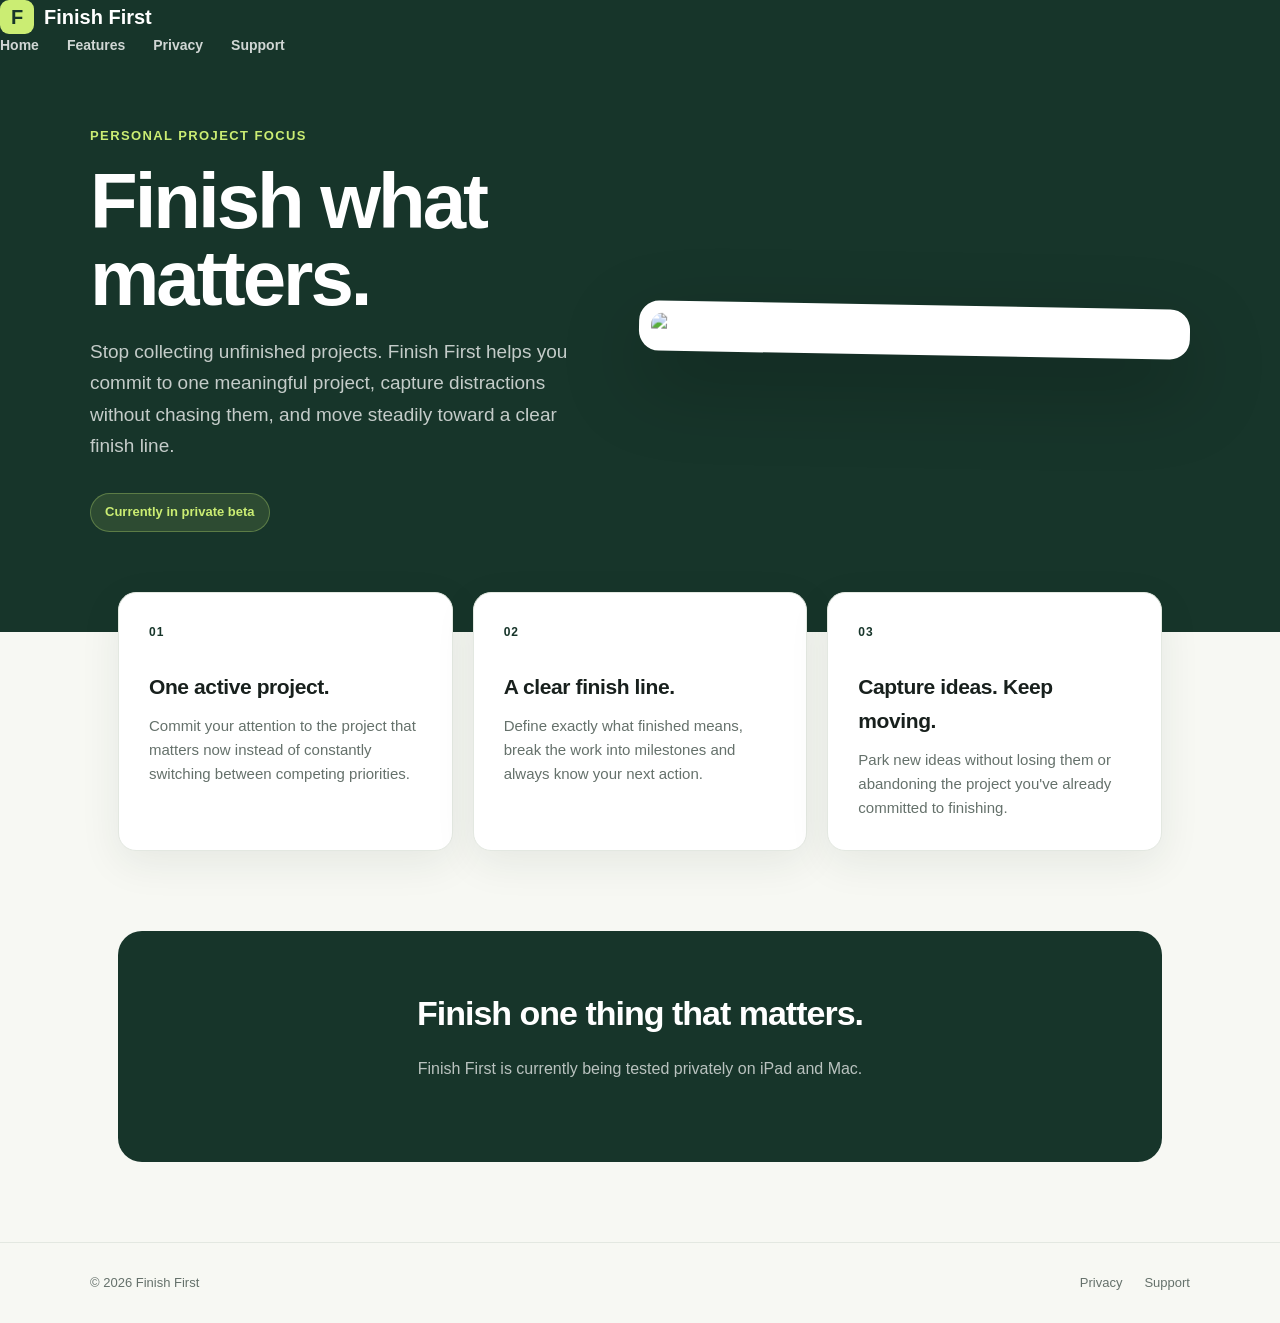
==== index.html @ 1b8f63f9 "deploying mvp" ====
<!DOCTYPE html>
<html lang="en">

<head>
    <meta charset="UTF-8">
    <meta
        name="viewport"
        content="width=device-width, initial-scale=1.0"
    >

    <title>Finish First — Finish What Matters</title>

    <meta
        name="description"
        content="Finish First is a focused project planner designed to help you finish one meaningful project before starting another."
    >

    <link rel="stylesheet" href="css/style.css">
</head>

<body>

<header class="site-header">
        <a class="brand" href="index.html">
            <span class="brand-mark">F</span>
            <span>Finish First</span>
        </a>

        <nav class="nav-links">
            <a href="index.html">Home</a>
            <a href="features.html">Features</a>
            <a href="privacy.html">Privacy</a>
            <a href="support.html">Support</a>
        </nav>

</header>


<main>

    <section class="hero">

        <div class="hero-inner">

            <div>

                <div class="eyebrow">
                    Personal Project Focus
                </div>

                <h1>
                    Finish what matters.
                </h1>

                <p class="hero-description">
                    Stop collecting unfinished projects.
                    Finish First helps you commit to one
                    meaningful project, capture distractions
                    without chasing them, and move steadily
                    toward a clear finish line.
                </p>

                <span class="beta-badge">
                    Currently in private beta
                </span>

            </div>


            <div class="app-preview">

                <img
                    src="images/screenshots/dashboard.png"
                    alt="Finish First project dashboard"
                >

            </div>

        </div>

    </section>


    <section class="features">

        <div class="feature-grid">

            <article class="feature-card">

                <div class="feature-number">01</div>

                <h2>One active project.</h2>

                <p>
                    Commit your attention to the project
                    that matters now instead of constantly
                    switching between competing priorities.
                </p>

            </article>


            <article class="feature-card">

                <div class="feature-number">02</div>

                <h2>A clear finish line.</h2>

                <p>
                    Define exactly what finished means,
                    break the work into milestones and
                    always know your next action.
                </p>

            </article>


            <article class="feature-card">

                <div class="feature-number">03</div>

                <h2>Capture ideas. Keep moving.</h2>

                <p>
                    Park new ideas without losing them
                    or abandoning the project you've
                    already committed to finishing.
                </p>

            </article>

        </div>

    </section>


    <section class="cta">

        <div class="cta-inner">

            <h2>Finish one thing that matters.</h2>

            <p>
                Finish First is currently being tested
                privately on iPad and Mac.
            </p>

        </div>

    </section>

</main>


<footer>

    <div class="footer-inner">

        <span>
            © 2026 Finish First
        </span>

        <div class="footer-links">
            <a href="privacy.html">Privacy</a>
            <a href="support.html">Support</a>
        </div>

    </div>

</footer>

</body>
</html>
---- css/style.css ----
/* ========================================
   Finish First
   Marketing / Support Site
   ======================================== */

:root {
    --forest: #17352a;
    --forest-dark: #10271f;
    --forest-light: #315448;

    --lime: #cbed73;
    --lime-hover: #b9dc62;

    --background: #f7f8f3;
    --surface: #ffffff;

    --text: #18201d;
    --text-secondary: #65716b;

    --border: #e3e8e1;

    --max-width: 1100px;

    --radius: 18px;
    --radius-small: 10px;

    --shadow:
        0 12px 40px rgba(23, 53, 42, 0.08);
}


/* ========================================
   Reset
   ======================================== */

* {
    box-sizing: border-box;
}

html {
    scroll-behavior: smooth;
}

body {
    margin: 0;
    font-family:
        -apple-system,
        BlinkMacSystemFont,
        "Segoe UI",
        Roboto,
        Helvetica,
        Arial,
        sans-serif;

    background: var(--background);
    color: var(--text);

    line-height: 1.6;
}

img {
    max-width: 100%;
    display: block;
}

a {
    color: inherit;
}


/* ========================================
   Navigation
   ======================================== */

.site-header {
    background: var(--forest);
    color: white;
}

.nav {
    max-width: var(--max-width);
    margin: 0 auto;

    display: flex;
    justify-content: space-between;
    align-items: center;

    padding: 20px 28px;
}

.brand {
    display: flex;
    align-items: center;
    gap: 10px;

    font-weight: 800;
    font-size: 20px;

    text-decoration: none;
    font-size: 20px;
}

.brand-mark {
    width: 34px;
    height: 34px;

    display: grid;
    place-items: center;

    background: var(--lime);
    color: var(--forest);

    border-radius: 9px;

    font-weight: 900;
}

.nav-links {
    display: flex;
    gap: 28px;
}

.nav-links a {
    color: rgba(255, 255, 255, 0.8);
    text-decoration: none;
    font-size: 14px;
    font-weight: 600;
}

.nav-links a:hover {
    color: white;
}


/* ========================================
   Hero
   ======================================== */

.hero {
    background: var(--forest);
    color: white;

    padding: 70px 28px 100px;
}

.hero-inner {
    max-width: var(--max-width);
    margin: 0 auto;

    display: grid;
    grid-template-columns: 1fr 1.15fr;
    gap: 70px;

    align-items: center;
}

.eyebrow {
    color: var(--lime);

    font-size: 13px;
    font-weight: 800;

    letter-spacing: 1.4px;
    text-transform: uppercase;

    margin-bottom: 16px;
}

.hero h1 {
    margin: 0 0 20px;

    font-size: clamp(46px, 7vw, 78px);
    line-height: 0.98;

    letter-spacing: -3px;
}

.hero-description {
    color: rgba(255, 255, 255, 0.75);

    max-width: 520px;

    font-size: 19px;
    line-height: 1.65;

    margin-bottom: 32px;
}

.beta-badge {
    display: inline-block;

    background: rgba(203, 237, 115, 0.12);
    color: var(--lime);

    border: 1px solid rgba(203, 237, 115, 0.3);

    padding: 8px 14px;
    border-radius: 100px;

    font-size: 13px;
    font-weight: 700;
}


/* ========================================
   Screenshot
   ======================================== */

.app-preview {
    background: white;

    padding: 12px;

    border-radius: 20px;

    box-shadow:
        0 30px 80px rgba(0, 0, 0, 0.25);

    transform: rotate(1deg);
}

.app-preview img {
    width: 100%;
    border-radius: 12px;
}


/* ========================================
   Features
   ======================================== */

.features {
    max-width: var(--max-width);

    margin: -40px auto 0;

    padding: 0 28px 80px;

    position: relative;
}

.feature-grid {
    display: grid;

    grid-template-columns:
        repeat(3, 1fr);

    gap: 20px;
}

.feature-card {
    background: var(--surface);

    padding: 30px;

    border: 1px solid var(--border);
    border-radius: var(--radius);

    box-shadow: var(--shadow);
}

.feature-number {
    color: var(--forest);

    font-size: 12px;
    font-weight: 800;

    letter-spacing: 1px;

    margin-bottom: 28px;
}

.feature-card h2 {
    margin: 0 0 10px;

    font-size: 21px;
    letter-spacing: -0.4px;
}

.feature-card p {
    margin: 0;

    color: var(--text-secondary);
    font-size: 15px;
}


/* ========================================
   Main content / Privacy / Support
   ======================================== */

.content {
    max-width: 780px;

    margin: 0 auto;

    padding: 70px 28px 100px;
}

.content h1 {
    font-size: 44px;
    line-height: 1.1;

    letter-spacing: -1.5px;

    margin-bottom: 12px;
}

.content h2 {
    margin-top: 42px;
    margin-bottom: 10px;

    font-size: 23px;
}

.content p,
.content li {
    color: var(--text-secondary);
}

.content a {
    color: var(--forest);
    font-weight: 600;
}

.updated {
    color: var(--text-secondary);
    font-size: 14px;

    margin-bottom: 40px;
}


/* ========================================
   CTA
   ======================================== */

.cta {
    max-width: var(--max-width);

    margin: 0 auto 80px;

    padding: 0 28px;
}

.cta-inner {
    background: var(--forest);

    color: white;

    padding: 55px;

    border-radius: 24px;

    text-align: center;
}

.cta h2 {
    font-size: 34px;

    margin: 0 0 12px;

    letter-spacing: -1px;
}

.cta p {
    color: rgba(255, 255, 255, 0.7);

    margin-bottom: 25px;
}


/* ========================================
   Buttons
   ======================================== */

.button {
    display: inline-block;

    background: var(--lime);
    color: var(--forest);

    padding: 13px 22px;

    border-radius: var(--radius-small);

    font-weight: 800;
    text-decoration: none;

    transition:
        transform 0.15s ease,
        background 0.15s ease;
}

.button:hover {
    background: var(--lime-hover);
    transform: translateY(-1px);
}


/* ========================================
   Footer
   ======================================== */

footer {
    border-top: 1px solid var(--border);

    padding: 30px 28px;

    color: var(--text-secondary);

    font-size: 13px;
}

.footer-inner {
    max-width: var(--max-width);

    margin: 0 auto;

    display: flex;
    justify-content: space-between;
    align-items: center;

    gap: 20px;
}

.footer-links {
    display: flex;
    gap: 22px;
}

.footer-links a {
    color: var(--text-secondary);
    text-decoration: none;
}

.footer-links a:hover {
    color: var(--forest);
}


/* ========================================
   Responsive
   ======================================== */

@media (max-width: 800px) {

    .hero {
        padding-top: 45px;
    }

    .hero-inner {
        grid-template-columns: 1fr;
        gap: 45px;
    }

    .hero h1 {
        font-size: 55px;
    }

    .app-preview {
        transform: none;
    }

    .feature-grid {
        grid-template-columns: 1fr;
    }

    .features {
        margin-top: -20px;
    }
}


@media (max-width: 600px) {

    .nav {
        padding: 16px 20px;
    }

    .nav-links {
        gap: 15px;
    }

    .nav-links a:first-child {
        display: none;
    }

    .hero {
    background: var(--forest);
    color: white;
    padding: 55px 28px 75px;
}
.hero-inner {
    max-width: 1120px;
    margin: 0 auto;

    display: grid;
    grid-template-columns: 0.9fr 1.1fr;
    gap: 55px;

    align-items: center;
}

    .hero h1 {
    margin: 0 0 20px;

    font-size: clamp(44px, 5vw, 68px);
    line-height: 1;

    letter-spacing: -2.5px;
}

.hero-description {
    max-width: 500px;

    font-size: 18px;
    line-height: 1.6;

    margin-bottom: 26px;

    color: rgba(255, 255, 255, 0.75);
}

    .features {
        padding-left: 20px;
        padding-right: 20px;
    }

    .content {
        padding: 50px 20px 70px;
    }

    .content h1 {
        font-size: 36px;
    }

    .cta {
        padding: 0 20px;
    }

    .cta-inner {
        padding: 40px 25px;
    }

    .footer-inner {
        flex-direction: column;
        align-items: flex-start;
    }
}
/* ========================================
   Feature Page
   ======================================== */

.feature-page-hero {
    background: var(--forest);
    color: white;

    padding: 70px 28px 85px;
}

.feature-page-hero-inner {
    max-width: 850px;
    margin: 0 auto;
    text-align: center;
}

.feature-page-hero h1 {
    margin: 12px 0 20px;

    font-size: clamp(40px, 6vw, 66px);
    line-height: 1.05;

    letter-spacing: -2px;
}

.feature-page-hero p {
    max-width: 680px;
    margin: 0 auto;

    color: rgba(255, 255, 255, 0.72);

    font-size: 18px;
    line-height: 1.65;
}


/* Main feature sections */

.product-features {
    max-width: 1160px;

    margin: 0 auto;

    padding: 80px 28px 100px;
}

.product-feature {
    display: grid;

    grid-template-columns:
        minmax(0, 0.85fr)
        minmax(0, 1.25fr);

    gap: 65px;

    align-items: center;

    margin-bottom: 110px;
}

.product-feature.reverse .product-feature-copy {
    order: 2;
}

.product-feature.reverse .feature-screenshot {
    order: 1;
}


/* Feature text */

.feature-kicker {
    display: block;

    margin-bottom: 15px;

    color: var(--forest);

    font-size: 12px;
    font-weight: 800;

    letter-spacing: 1.3px;
}

.product-feature h2 {
    margin: 0 0 18px;

    font-size: 36px;
    line-height: 1.12;

    letter-spacing: -1.2px;
}

.product-feature-copy > p {
    margin: 0 0 22px;

    color: var(--text-secondary);

    font-size: 17px;
    line-height: 1.65;
}

.product-feature ul {
    margin: 0;
    padding-left: 20px;

    color: var(--text-secondary);
}

.product-feature li {
    margin-bottom: 7px;
}


/* Screenshots */

.feature-screenshot {
    background: white;

    padding: 10px;

    border: 1px solid var(--border);

    border-radius: 20px;

    box-shadow:
        0 22px 55px rgba(23, 53, 42, 0.12);
}

.feature-screenshot img {
    display: block;

    width: 100%;
    height: auto;

    border-radius: 12px;
}


/* Responsive */

@media (max-width: 850px) {

    .product-feature,
    .product-feature.reverse {
        grid-template-columns: 1fr;

        gap: 35px;

        margin-bottom: 80px;
    }

    .product-feature.reverse .product-feature-copy,
    .product-feature.reverse .feature-screenshot {
        order: initial;
    }

    .product-feature h2 {
        font-size: 30px;
    }

}


@media (max-width: 600px) {

    .feature-page-hero {
        padding: 50px 20px 65px;
    }

    .product-features {
        padding: 60px 20px 70px;
    }

    .product-feature {
        margin-bottom: 65px;
    }

}
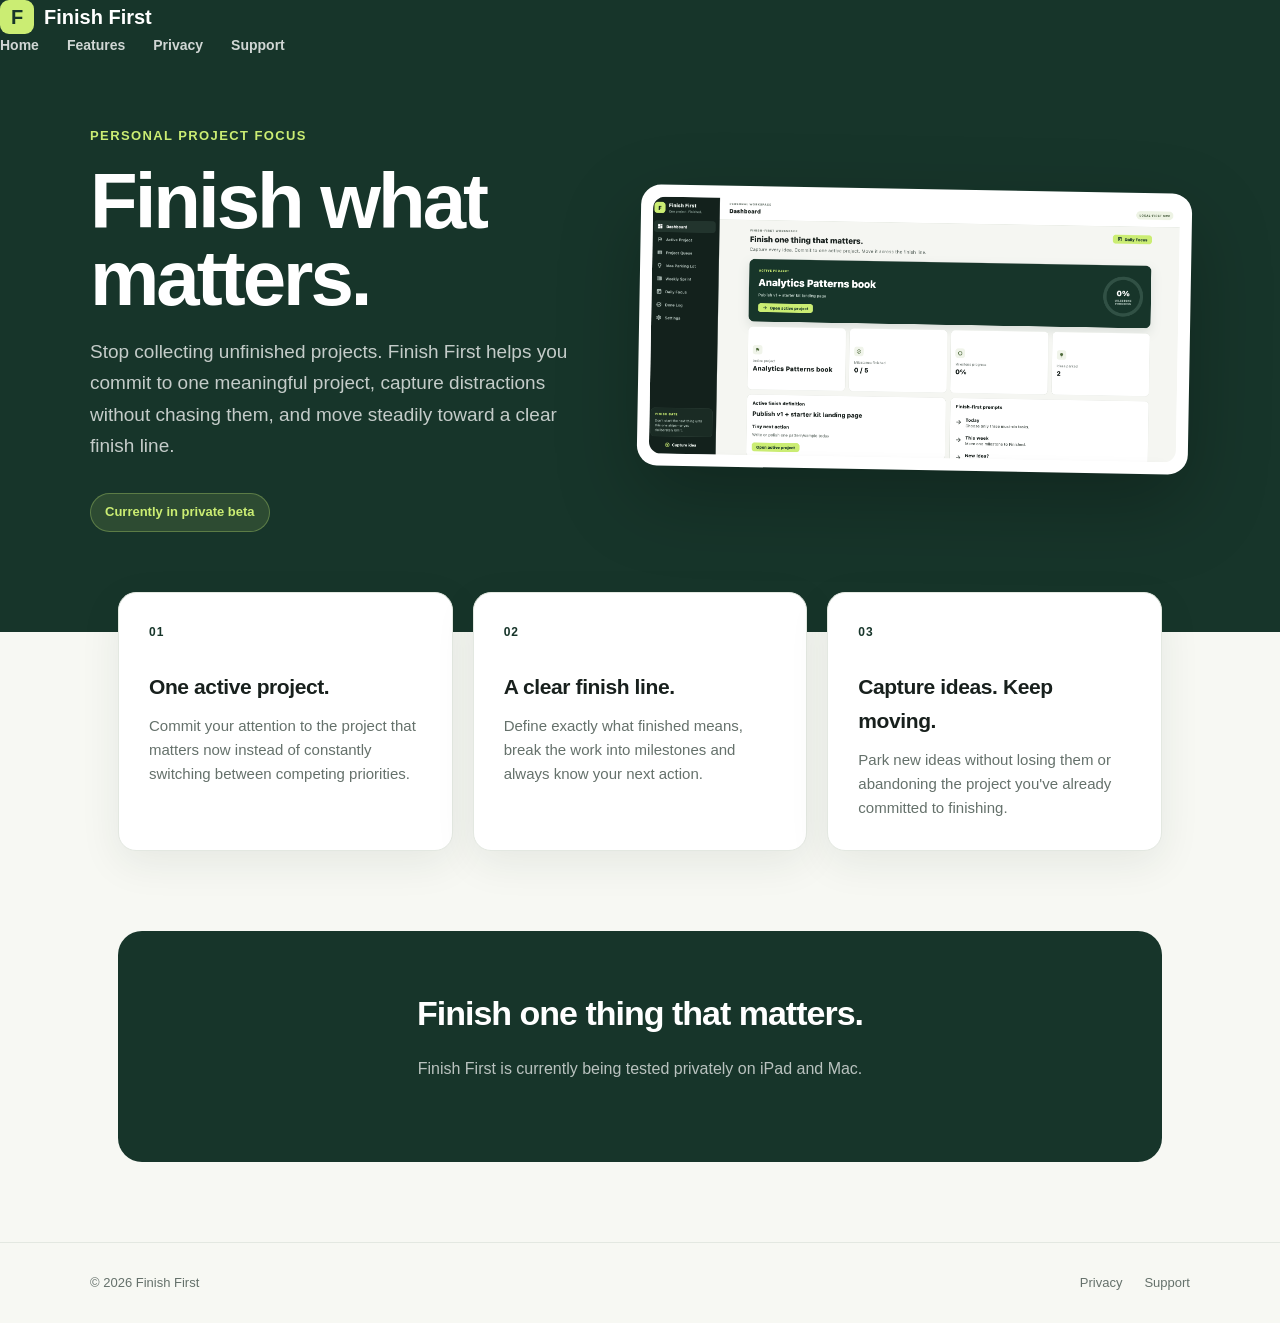
==== commit d5eeb043: "fix image filenames" ====
--- a/index.html
+++ b/index.html
@@ -70,7 +70,7 @@
             <div class="app-preview">
 
                 <img
-                    src="images/screenshots/dashboard.png"
+                    src="images/screenshots/Dashboard.png"
                     alt="Finish First project dashboard"
                 >
 
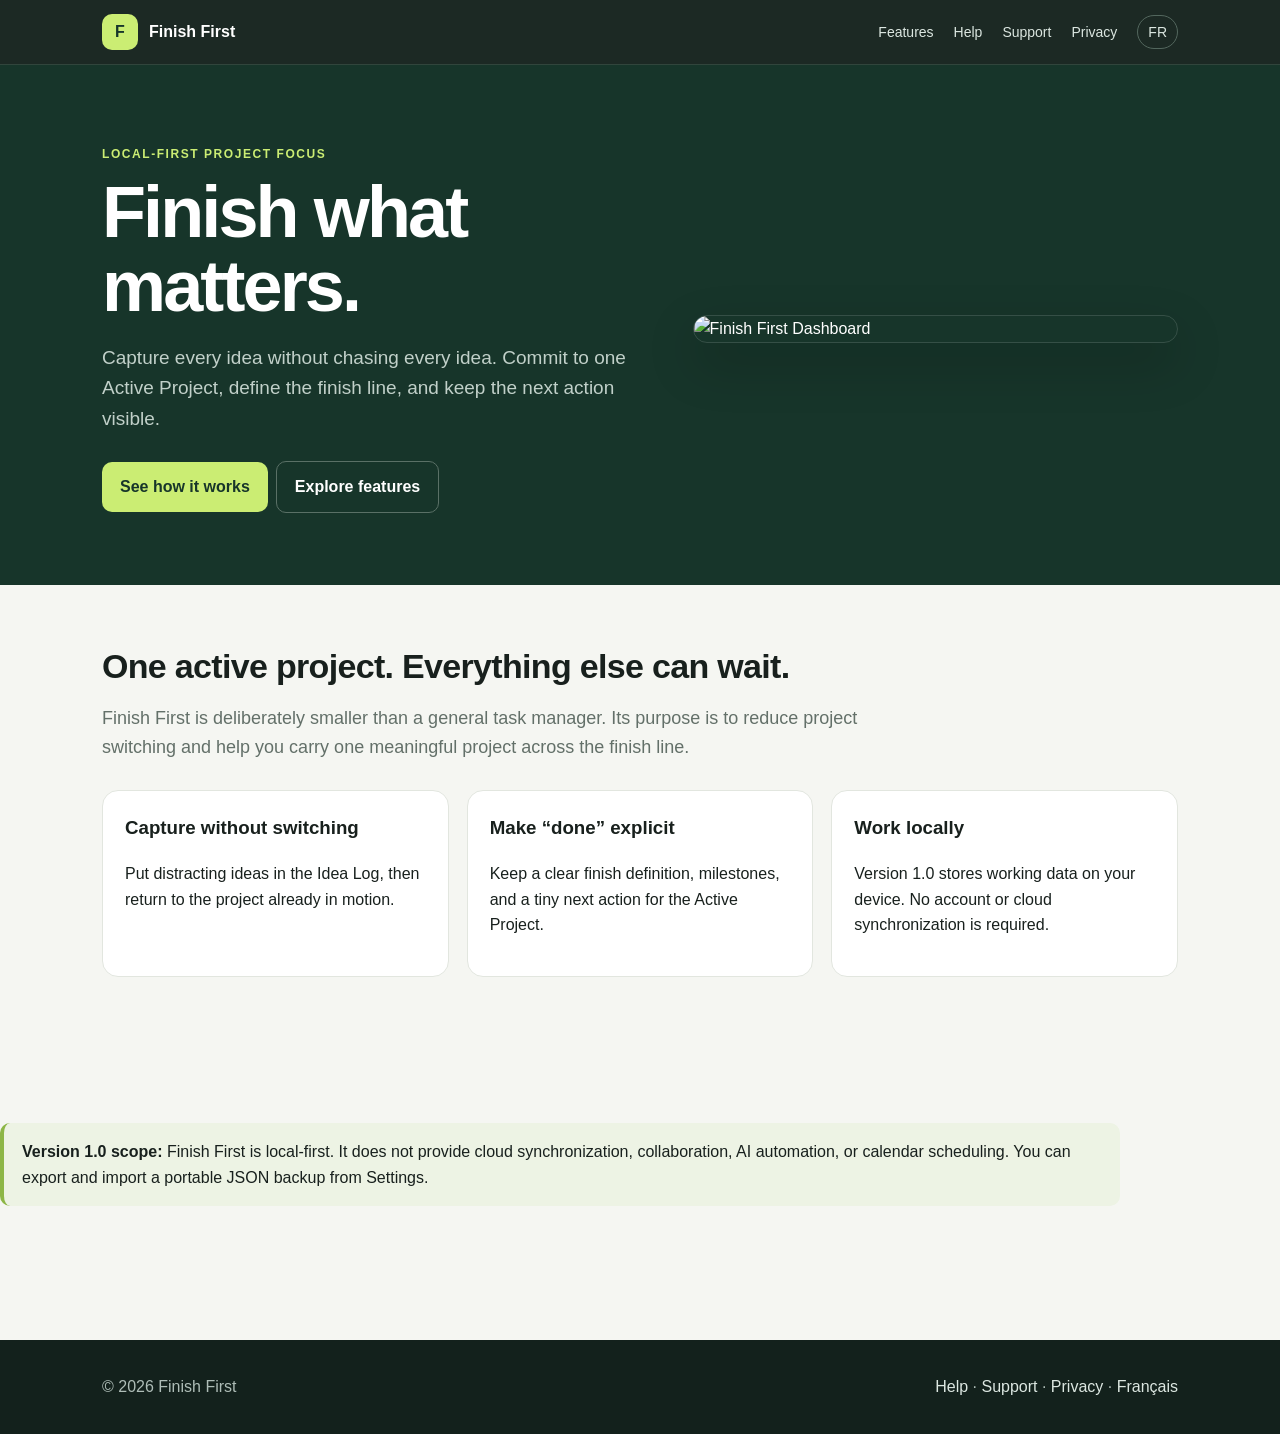
==== commit b6b695cd: "bilingual site" ====
--- a/index.html
+++ b/index.html
@@ -1,173 +1,6 @@
-<!DOCTYPE html>
-<html lang="en">
-
-<head>
-    <meta charset="UTF-8">
-    <meta
-        name="viewport"
-        content="width=device-width, initial-scale=1.0"
-    >
-
-    <title>Finish First — Finish What Matters</title>
-
-    <meta
-        name="description"
-        content="Finish First is a focused project planner designed to help you finish one meaningful project before starting another."
-    >
-
-    <link rel="stylesheet" href="css/style.css">
-</head>
-
-<body>
-
-<header class="site-header">
-        <a class="brand" href="index.html">
-            <span class="brand-mark">F</span>
-            <span>Finish First</span>
-        </a>
-
-        <nav class="nav-links">
-            <a href="index.html">Home</a>
-            <a href="features.html">Features</a>
-            <a href="privacy.html">Privacy</a>
-            <a href="support.html">Support</a>
-        </nav>
-
-</header>
-
-
-<main>
-
-    <section class="hero">
-
-        <div class="hero-inner">
-
-            <div>
-
-                <div class="eyebrow">
-                    Personal Project Focus
-                </div>
-
-                <h1>
-                    Finish what matters.
-                </h1>
-
-                <p class="hero-description">
-                    Stop collecting unfinished projects.
-                    Finish First helps you commit to one
-                    meaningful project, capture distractions
-                    without chasing them, and move steadily
-                    toward a clear finish line.
-                </p>
-
-                <span class="beta-badge">
-                    Currently in private beta
-                </span>
-
-            </div>
-
-
-            <div class="app-preview">
-
-                <img
-                    src="images/screenshots/Dashboard.png"
-                    alt="Finish First project dashboard"
-                >
-
-            </div>
-
-        </div>
-
-    </section>
-
-
-    <section class="features">
-
-        <div class="feature-grid">
-
-            <article class="feature-card">
-
-                <div class="feature-number">01</div>
-
-                <h2>One active project.</h2>
-
-                <p>
-                    Commit your attention to the project
-                    that matters now instead of constantly
-                    switching between competing priorities.
-                </p>
-
-            </article>
-
-
-            <article class="feature-card">
-
-                <div class="feature-number">02</div>
-
-                <h2>A clear finish line.</h2>
-
-                <p>
-                    Define exactly what finished means,
-                    break the work into milestones and
-                    always know your next action.
-                </p>
-
-            </article>
-
-
-            <article class="feature-card">
-
-                <div class="feature-number">03</div>
-
-                <h2>Capture ideas. Keep moving.</h2>
-
-                <p>
-                    Park new ideas without losing them
-                    or abandoning the project you've
-                    already committed to finishing.
-                </p>
-
-            </article>
-
-        </div>
-
-    </section>
-
-
-    <section class="cta">
-
-        <div class="cta-inner">
-
-            <h2>Finish one thing that matters.</h2>
-
-            <p>
-                Finish First is currently being tested
-                privately on iPad and Mac.
-            </p>
-
-        </div>
-
-    </section>
-
-</main>
-
-
-<footer>
-
-    <div class="footer-inner">
-
-        <span>
-            © 2026 Finish First
-        </span>
-
-        <div class="footer-links">
-            <a href="privacy.html">Privacy</a>
-            <a href="support.html">Support</a>
-        </div>
-
-    </div>
-
-</footer>
-
-</body>
-</html>+<!doctype html><html lang="en-CA"><head><meta charset="utf-8"><meta name="viewport" content="width=device-width,initial-scale=1"><title>Finish First — Finish what matters</title><meta name="description" content="Finish First is a local-first personal project focus app for finishing one meaningful project at a time."><link rel="stylesheet" href="css/styles.css"></head><body>
+<header class="site-header"><nav class="nav"><a class="brand" href="index.html"><span class="mark">F</span>Finish First</a><div class="nav-links"><a href="features.html">Features</a><a href="help.html">Help</a><a href="support.html">Support</a><a href="privacy.html">Privacy</a><a class="lang" href="fr/index.html" lang="fr">FR</a></div></nav></header>
+<main><section class="hero"><div class="wrap hero-grid"><div><div class="eyebrow">Local-first project focus</div><h1>Finish what matters.</h1><p>Capture every idea without chasing every idea. Commit to one Active Project, define the finish line, and keep the next action visible.</p><a class="btn" href="help.html">See how it works</a><a class="btn secondary" href="features.html">Explore features</a></div><img src="images/screenshots/dashboard.png" alt="Finish First Dashboard"></div></section>
+<section><div class="wrap"><h2 class="section-title">One active project. Everything else can wait.</h2><p class="lead">Finish First is deliberately smaller than a general task manager. Its purpose is to reduce project switching and help you carry one meaningful project across the finish line.</p><div class="grid3"><article class="card"><h3>Capture without switching</h3><p>Put distracting ideas in the Idea Log, then return to the project already in motion.</p></article><article class="card"><h3>Make “done” explicit</h3><p>Keep a clear finish definition, milestones, and a tiny next action for the Active Project.</p></article><article class="card"><h3>Work locally</h3><p>Version 1.0 stores working data on your device. No account or cloud synchronization is required.</p></article></div></div></section>
+<section><div class="wrap note"><strong>Version 1.0 scope:</strong> Finish First is local-first. It does not provide cloud synchronization, collaboration, AI automation, or calendar scheduling. You can export and import a portable JSON backup from Settings.</div></section></main>
+<footer><div class="wrap footer-row"><span>© 2026 Finish First</span><span><a href="help.html">Help</a> · <a href="support.html">Support</a> · <a href="privacy.html">Privacy</a> · <a href="fr/index.html" lang="fr">Français</a></span></div></footer></body></html>
--- a/css/styles.css
+++ b/css/styles.css
@@ -0,0 +1 @@
+:root{--forest:#17352a;--forest2:#13211c;--lime:#cbed73;--ink:#18201d;--muted:#637069;--warm:#f5f6f2;--line:#e2e6df;--white:#fff;--max:1120px}*{box-sizing:border-box}html{scroll-behavior:smooth}body{margin:0;font-family:-apple-system,BlinkMacSystemFont,"Segoe UI",Roboto,Arial,sans-serif;color:var(--ink);background:var(--warm);line-height:1.6}a{color:var(--forest);text-decoration:none}a:hover{text-decoration:underline}.site-header{position:sticky;top:0;z-index:10;background:rgba(19,33,28,.96);backdrop-filter:blur(10px);border-bottom:1px solid #31453c}.nav{max-width:var(--max);margin:auto;padding:14px 22px;display:flex;align-items:center;gap:24px}.brand{display:flex;align-items:center;gap:11px;color:#fff;font-weight:800;margin-right:auto}.mark{display:grid;place-items:center;width:36px;height:36px;border-radius:10px;background:var(--lime);color:var(--forest);font-weight:900}.nav-links{display:flex;gap:20px;align-items:center;flex-wrap:wrap}.nav-links a{color:#dce7e1;font-size:14px}.lang{border:1px solid #52665d;border-radius:18px;padding:5px 10px!important}.wrap{max-width:var(--max);margin:auto;padding:0 22px}.hero{background:var(--forest);color:#fff;padding:80px 0 72px}.hero-grid{display:grid;grid-template-columns:1.05fr .95fr;gap:54px;align-items:center}.eyebrow{color:var(--lime);letter-spacing:.13em;font-size:12px;font-weight:900;text-transform:uppercase}.hero h1{font-size:clamp(42px,6vw,72px);line-height:1.02;letter-spacing:-.04em;margin:12px 0 20px}.hero p{font-size:19px;color:#c1d0c9;max-width:650px}.btn{display:inline-block;padding:12px 18px;border-radius:10px;background:var(--lime);color:var(--forest);font-weight:800;margin:8px 8px 0 0}.btn.secondary{background:transparent;border:1px solid #5a7066;color:#fff}.hero img,.shot{width:100%;display:block;border-radius:14px;border:1px solid rgba(255,255,255,.13);box-shadow:0 20px 50px rgba(0,0,0,.22)}section{padding:62px 0}.section-title{font-size:34px;line-height:1.15;letter-spacing:-.02em;margin:0 0 12px}.lead{font-size:18px;color:var(--muted);max-width:760px}.grid3{display:grid;grid-template-columns:repeat(3,1fr);gap:18px;margin-top:28px}.card{background:#fff;border:1px solid var(--line);border-radius:16px;padding:22px}.card h3{margin-top:0}.steps{display:grid;gap:24px;margin-top:28px}.step{display:grid;grid-template-columns:1fr 1.15fr;gap:28px;align-items:start;background:#fff;border:1px solid var(--line);border-radius:18px;padding:24px}.step:nth-child(even){grid-template-columns:1.15fr 1fr}.step:nth-child(even) .copy{order:2}.step h2{margin-top:0}.note{background:#edf3e4;border-left:4px solid #8db646;padding:16px 18px;border-radius:10px;margin:22px 0}.support-box{background:var(--forest);color:#fff;border-radius:18px;padding:28px}.support-box p{color:#c3d1ca}.legal{max-width:820px}.legal h2{margin-top:34px}footer{background:var(--forest2);color:#aebdb7;padding:34px 0;margin-top:50px}.footer-row{display:flex;justify-content:space-between;gap:20px;flex-wrap:wrap}.footer-row a{color:#dce7e1}.small{font-size:13px;color:#77817c}@media(max-width:800px){.nav{align-items:flex-start}.nav-links{gap:12px}.hero-grid,.step,.step:nth-child(even){grid-template-columns:1fr}.step:nth-child(even) .copy{order:0}.grid3{grid-template-columns:1fr}.hero{padding:54px 0}.hero h1{font-size:44px}}@media(max-width:560px){.nav{flex-direction:column}.brand{margin-right:0}.hero h1{font-size:38px}section{padding:44px 0}}
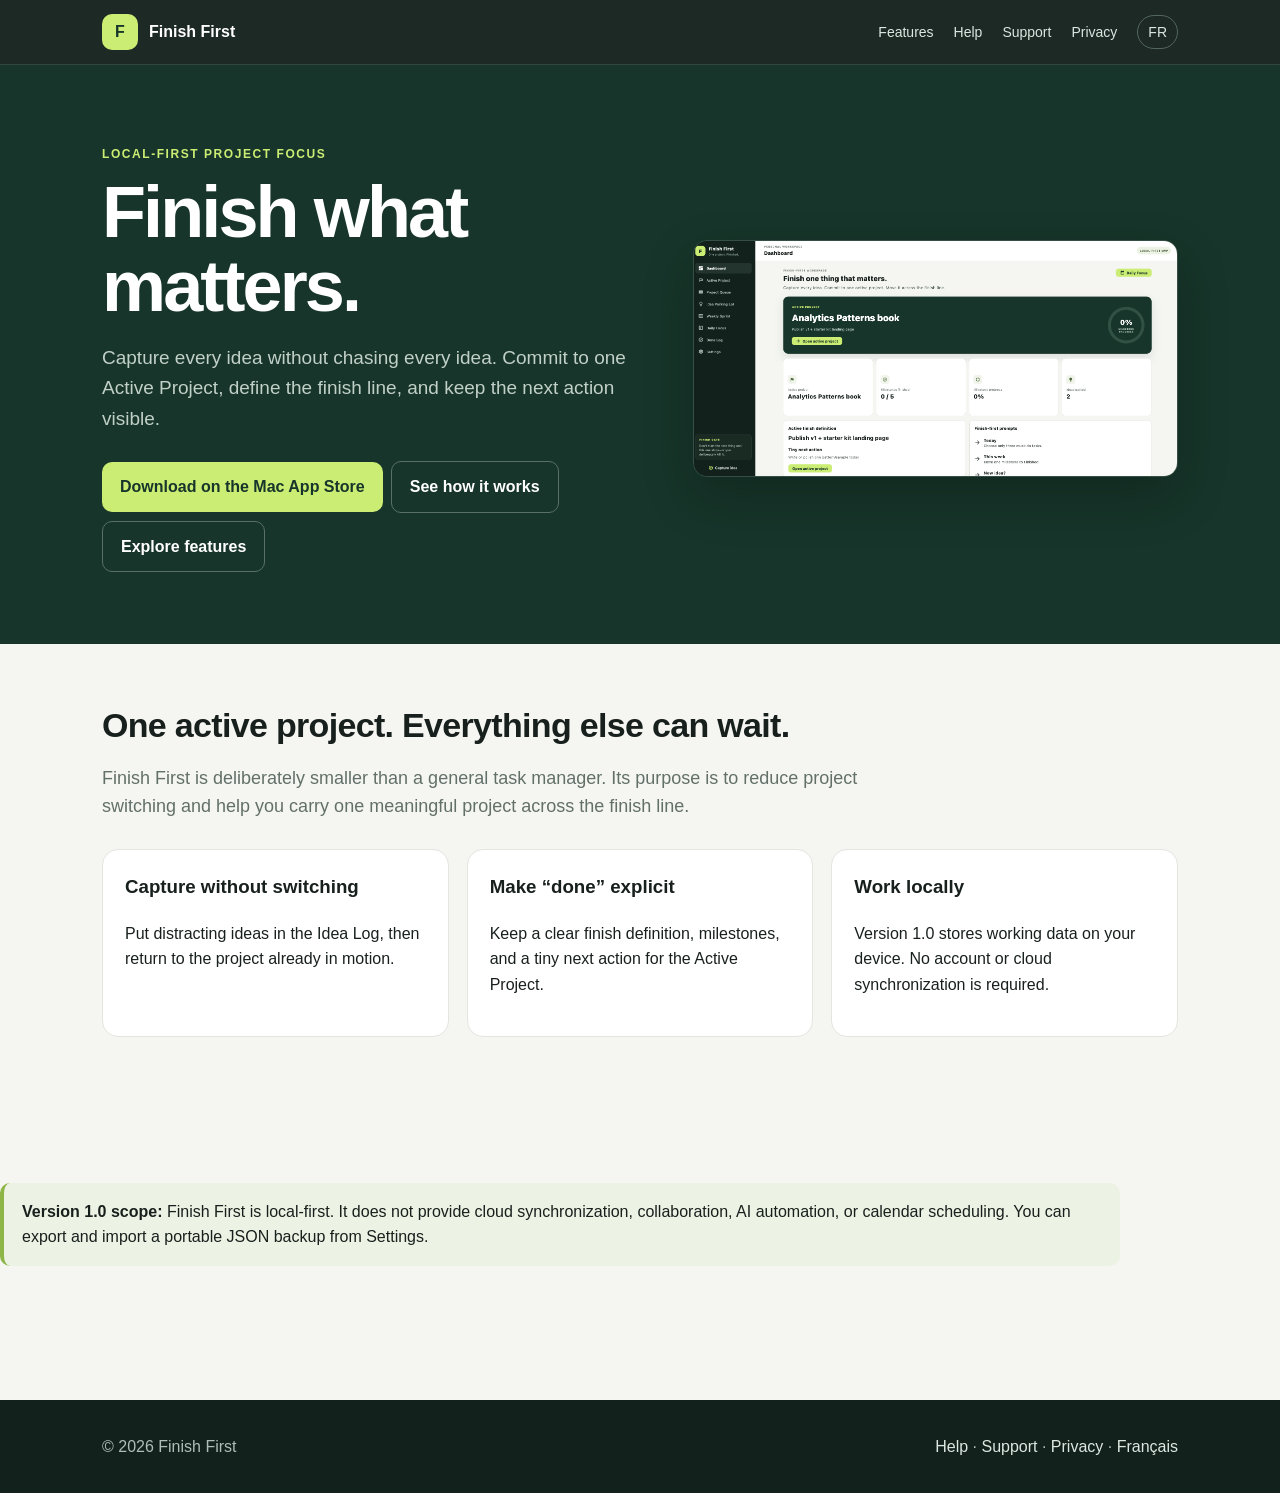
==== commit 30ae5ed2: "add store button" ====
--- a/index.html
+++ b/index.html
@@ -1,6 +1,6 @@
 <!doctype html><html lang="en-CA"><head><meta charset="utf-8"><meta name="viewport" content="width=device-width,initial-scale=1"><title>Finish First — Finish what matters</title><meta name="description" content="Finish First is a local-first personal project focus app for finishing one meaningful project at a time."><link rel="stylesheet" href="css/styles.css"></head><body>
 <header class="site-header"><nav class="nav"><a class="brand" href="index.html"><span class="mark">F</span>Finish First</a><div class="nav-links"><a href="features.html">Features</a><a href="help.html">Help</a><a href="support.html">Support</a><a href="privacy.html">Privacy</a><a class="lang" href="fr/index.html" lang="fr">FR</a></div></nav></header>
-<main><section class="hero"><div class="wrap hero-grid"><div><div class="eyebrow">Local-first project focus</div><h1>Finish what matters.</h1><p>Capture every idea without chasing every idea. Commit to one Active Project, define the finish line, and keep the next action visible.</p><a class="btn" href="help.html">See how it works</a><a class="btn secondary" href="features.html">Explore features</a></div><img src="images/screenshots/dashboard.png" alt="Finish First Dashboard"></div></section>
+<main><section class="hero"><div class="wrap hero-grid"><div><div class="eyebrow">Local-first project focus</div><h1>Finish what matters.</h1><p>Capture every idea without chasing every idea. Commit to one Active Project, define the finish line, and keep the next action visible.</p><a class="btn" href="https://apps.apple.com/us/app/finish-first/id6804516471" target="_blank" rel="noopener noreferrer" aria-label="Download Finish First on the Mac App Store">Download on the Mac App Store</a><a class="btn secondary" href="help.html">See how it works</a><a class="btn secondary" href="features.html">Explore features</a></div><img src="images/screenshots/dashboard.png" alt="Finish First Dashboard"></div></section>
 <section><div class="wrap"><h2 class="section-title">One active project. Everything else can wait.</h2><p class="lead">Finish First is deliberately smaller than a general task manager. Its purpose is to reduce project switching and help you carry one meaningful project across the finish line.</p><div class="grid3"><article class="card"><h3>Capture without switching</h3><p>Put distracting ideas in the Idea Log, then return to the project already in motion.</p></article><article class="card"><h3>Make “done” explicit</h3><p>Keep a clear finish definition, milestones, and a tiny next action for the Active Project.</p></article><article class="card"><h3>Work locally</h3><p>Version 1.0 stores working data on your device. No account or cloud synchronization is required.</p></article></div></div></section>
 <section><div class="wrap note"><strong>Version 1.0 scope:</strong> Finish First is local-first. It does not provide cloud synchronization, collaboration, AI automation, or calendar scheduling. You can export and import a portable JSON backup from Settings.</div></section></main>
 <footer><div class="wrap footer-row"><span>© 2026 Finish First</span><span><a href="help.html">Help</a> · <a href="support.html">Support</a> · <a href="privacy.html">Privacy</a> · <a href="fr/index.html" lang="fr">Français</a></span></div></footer></body></html>
